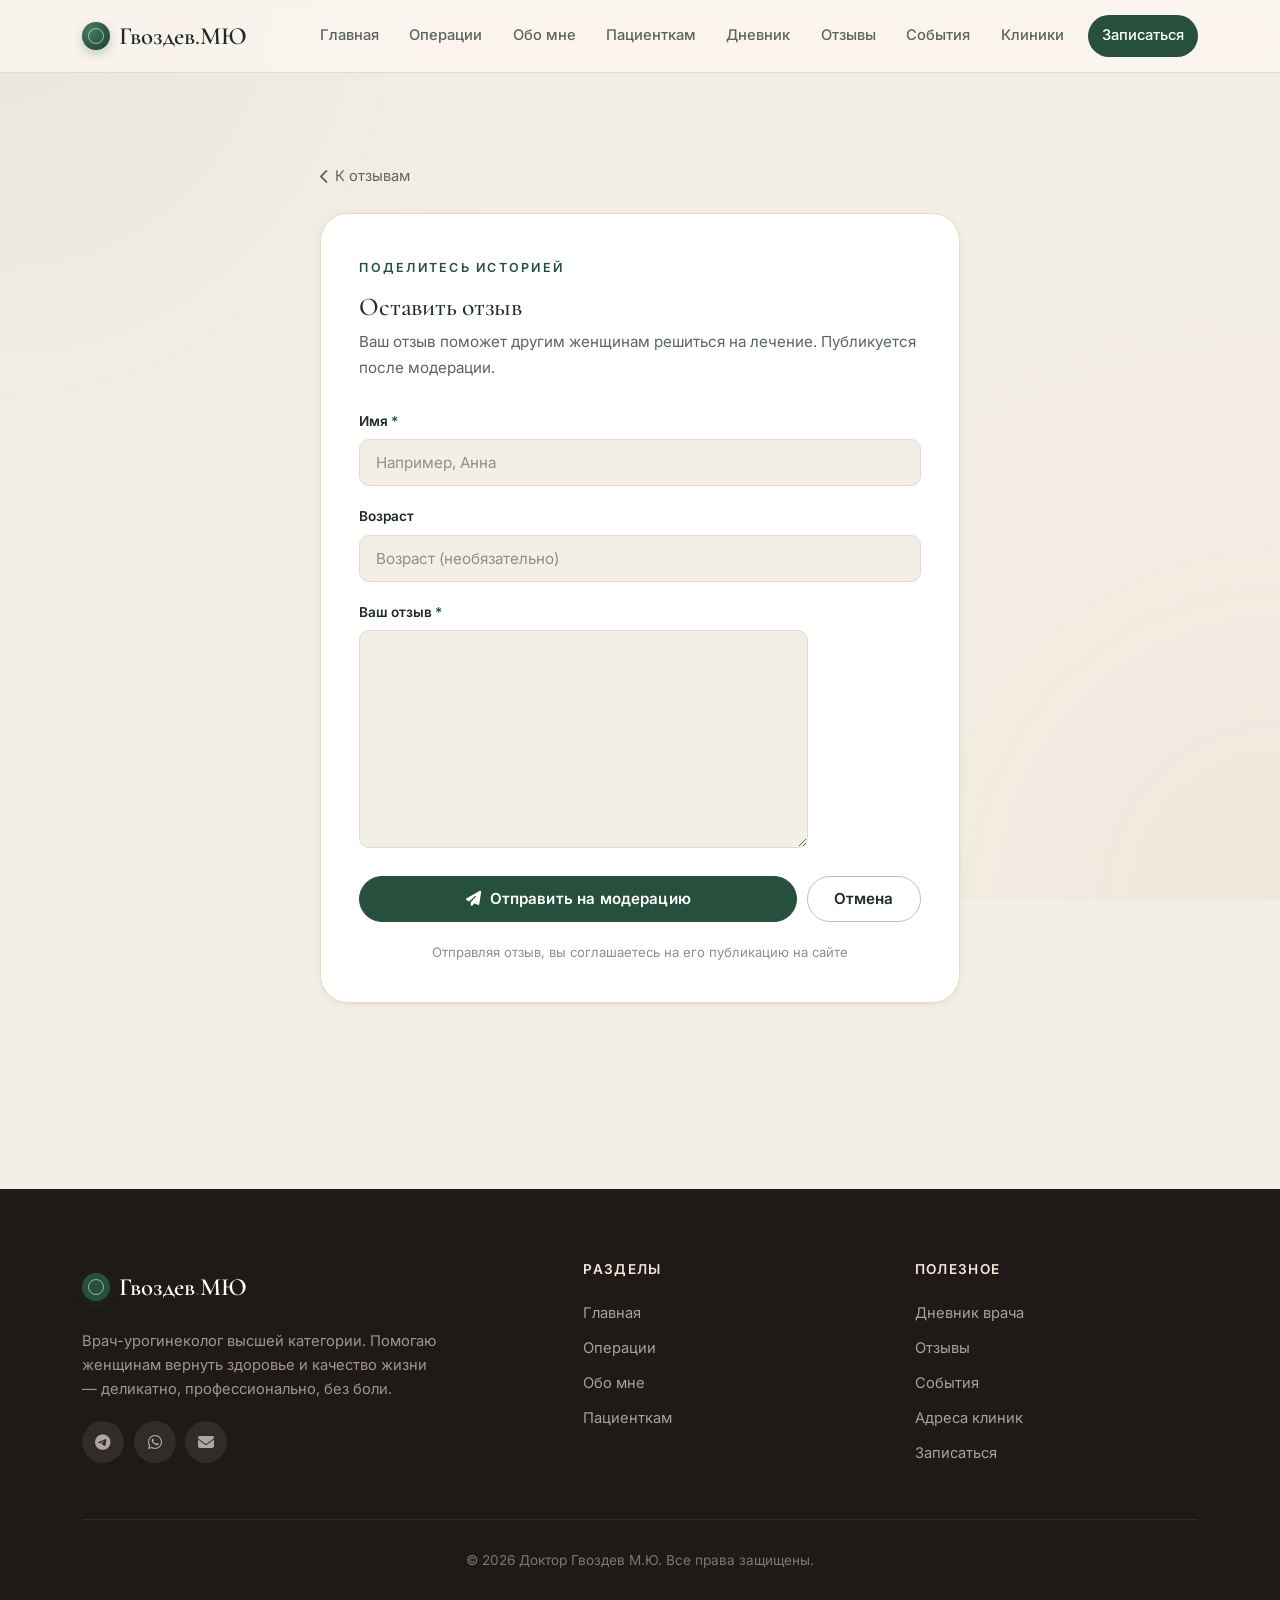
==== add-review/index.html @ d8971b36 "Update: new emerald palette, hero badge inside image, working pagination" ====
<!DOCTYPE html>
<html lang="ru">
<head>
    <meta charset="UTF-8">
    <meta name="viewport" content="width=device-width, initial-scale=1.0">
    <meta name="description" content="Доктор медицинских наук, профессор, заслуженный врач РФ. Хирургическое лечение недержания мочи, пролапса тазовых органов, свищей и кист уретры. Автор патентованной методики транспозиции уретры.">
    <meta name="theme-color" content="#FAF6F1">
    <title>Оставить отзыв | Доктор Гвоздев М.Ю.</title>
    <link rel="preconnect" href="https://fonts.googleapis.com">
    <link rel="preconnect" href="https://fonts.gstatic.com" crossorigin>
    <link rel="stylesheet" href="https://cdnjs.cloudflare.com/ajax/libs/font-awesome/6.5.0/css/all.min.css">
    <link rel="stylesheet" href="../static/css/main.css">
    
</head>
<body>

<header>
    <div class="header-inner">
        <a href="../index.html" class="logo">
            <span class="logo-mark" aria-hidden="true"></span>
            <span>Гвоздев<span style="color: var(--primary)">.</span>МЮ</span>
        </a>
        <button class="mobile-menu-toggle" aria-label="Открыть меню" aria-controls="main-nav" aria-expanded="false">
            <i class="fas fa-bars"></i>
        </button>
        <nav id="main-nav" class="desktop-nav" aria-label="Главное меню">
            <a href="../index.html">Главная</a>
            <a href="../index.html#procedures">Операции</a>
            <a href="../index.html#about">Обо мне</a>
            <a href="../index.html#useful">Пациенткам</a>
            <a href="../diary/index.html">Дневник</a>
            <a href="../reviews/index.html">Отзывы</a>
            <a href="../events/index.html">События</a>
            <a href="../index.html#clinics">Клиники</a>
            <a href="../index.html#contact" class="nav-cta">Записаться</a>
        </nav>
    </div>
</header>



<main>
    
<section>
  <div class="container">
    <div style="max-width: 640px; margin: 0 auto;">

      <a href="../reviews/index.html" style="display: inline-flex; align-items: center; gap: 0.4rem; color: var(--text-muted); font-size: 0.92rem; margin-bottom: 1.5rem;">
        <i class="fas fa-chevron-left"></i> К отзывам
      </a>

      <div class="contact-form-card">
        <span class="eyebrow">Поделитесь историей</span>
        <h3 style="margin-bottom: 0.4rem;">Оставить отзыв</h3>
        <p class="form-intro">
          Ваш отзыв поможет другим женщинам решиться на лечение. Публикуется после модерации.
        </p>

        <form onsubmit="alert('Это демо. На боевом сайте форма работает.');return false;" method="post" novalidate>
          <input type="hidden" name="csrfmiddlewaretoken" value="Vt3qXsjB4TnQMGAEqnWEu6ptCm8afBft8YcJNEZD0jwevCWZeyLc12iKEuoinRvl">
          
            <div class="form-group">
              <label for="id_name">Имя <span style="color: var(--primary);">*</span></label>
              <input type="text" name="name" class="form-input" placeholder="Например, Анна" maxlength="100" required id="id_name">
              
              
            </div>
          
            <div class="form-group">
              <label for="id_age">Возраст</label>
              <input type="number" name="age" class="form-input" placeholder="Возраст (необязательно)" min="0" max="120" id="id_age">
              
              
            </div>
          
            <div class="form-group">
              <label for="id_text">Ваш отзыв <span style="color: var(--primary);">*</span></label>
              <div class="django-ckeditor-widget" data-field-id="id_text" style="display: inline-block;">
    <textarea name="text" cols="40" rows="10" required id="id_text" data-processed="0" data-config="{&quot;skin&quot;: &quot;moono-lisa&quot;, &quot;toolbar_Basic&quot;: [[&quot;Source&quot;, &quot;-&quot;, &quot;Bold&quot;, &quot;Italic&quot;]], &quot;toolbar_Full&quot;: [[&quot;Styles&quot;, &quot;Format&quot;, &quot;Bold&quot;, &quot;Italic&quot;, &quot;Underline&quot;, &quot;Strike&quot;, &quot;SpellChecker&quot;, &quot;Undo&quot;, &quot;Redo&quot;], [&quot;Link&quot;, &quot;Unlink&quot;, &quot;Anchor&quot;], [&quot;Image&quot;, &quot;Flash&quot;, &quot;Table&quot;, &quot;HorizontalRule&quot;], [&quot;TextColor&quot;, &quot;BGColor&quot;], [&quot;Smiley&quot;, &quot;SpecialChar&quot;], [&quot;Source&quot;]], &quot;toolbar&quot;: &quot;Custom&quot;, &quot;height&quot;: 150, &quot;width&quot;: &quot;100%&quot;, &quot;filebrowserWindowWidth&quot;: 940, &quot;filebrowserWindowHeight&quot;: 725, &quot;toolbar_Custom&quot;: [[&quot;Bold&quot;, &quot;Italic&quot;, &quot;Underline&quot;], [&quot;NumberedList&quot;, &quot;BulletedList&quot;], [&quot;Link&quot;, &quot;Unlink&quot;], [&quot;RemoveFormat&quot;]], &quot;removePlugins&quot;: &quot;stylesheetparser&quot;, &quot;allowedContent&quot;: true, &quot;language&quot;: &quot;ru&quot;, &quot;versionCheck&quot;: false}" data-external-plugin-resources="[]" data-id="id_text" data-type="ckeditortype"></textarea>
</div>
              
              
            </div>
          

          <div style="display: flex; gap: 0.6rem; margin-top: 0.5rem; flex-wrap: wrap;">
            <button type="submit" class="btn" style="flex: 1; min-width: 200px;">
              <i class="fas fa-paper-plane"></i> Отправить на модерацию
            </button>
            <a href="../reviews/index.html" class="btn btn-ghost">Отмена</a>
          </div>

          <p style="margin-top: 1.2rem; font-size: 0.82rem; color: var(--text-soft); text-align: center;">
            Отправляя отзыв, вы соглашаетесь на его публикацию на сайте
          </p>
        </form>
      </div>
    </div>
  </div>
</section>

</main>

<footer>
    <div class="container">
        <div class="footer-grid">
            <div class="footer-brand">
                <a href="../index.html" class="logo">
                    <span class="logo-mark" aria-hidden="true"></span>
                    <span style="color: white">Гвоздев<span style="color: var(--primary)">.</span>МЮ</span>
                </a>
                <p class="footer-tag">
                    Врач-урогинеколог высшей категории. Помогаю женщинам вернуть здоровье и качество жизни — деликатно, профессионально, без боли.
                </p>
                <div class="social-icons">
                    
                    <a href="https://t.me/gvozdev_md" target="_blank" rel="noopener" aria-label="Telegram"><i class="fab fa-telegram-plane"></i></a>
                    
                    
                    <a href="https://wa.me/79991234567" target="_blank" rel="noopener" aria-label="WhatsApp"><i class="fab fa-whatsapp"></i></a>
                    
                    
                    <a href="mailto:info@gvozdev.md" aria-label="Email"><i class="fas fa-envelope"></i></a>
                    
                </div>
            </div>

            <div>
                <h4>Разделы</h4>
                <ul>
                    <li><a href="../index.html">Главная</a></li>
                    <li><a href="../index.html#procedures">Операции</a></li>
                    <li><a href="../index.html#about">Обо мне</a></li>
                    <li><a href="../index.html#useful">Пациенткам</a></li>
                </ul>
            </div>

            <div>
                <h4>Полезное</h4>
                <ul>
                    <li><a href="../diary/index.html">Дневник врача</a></li>
                    <li><a href="../reviews/index.html">Отзывы</a></li>
                    <li><a href="../events/index.html">События</a></li>
                    <li><a href="../index.html#clinics">Адреса клиник</a></li>
                    <li><a href="../index.html#contact">Записаться</a></li>
                </ul>
            </div>
        </div>

        <div class="footer-bottom">
            © 2026 Доктор Гвоздев М.Ю. Все права защищены.
        </div>
    </div>
</footer>

<script src="../static/js/main.js"></script>


</body>
</html>
---- static/css/main.css ----
/* =============================================================
   Doctor Gvozdev — Modern Medical Editorial design system
   Palette: warm cream + deep dusty wine + sage accent
   Type: Cormorant Garamond (serif headings) + Inter (UI)
   ============================================================= */

@import url('https://fonts.googleapis.com/css2?family=Cormorant+Garamond:ital,wght@0,400;0,500;0,600;0,700;1,500&family=Inter:wght@300;400;500;600;700&display=swap');

:root {
  /* Palette — Emerald & Champagne (premium medical spa) */
  --bg: #F4EFE6;
  --bg-deep: #E8DFCB;
  --surface: #FFFFFF;
  --surface-tinted: #FAF6EC;

  --primary: #264F3D;          /* deep forest emerald */
  --primary-hover: #1A3A2A;
  --primary-soft: rgba(38, 79, 61, 0.08);
  --primary-soft-2: rgba(38, 79, 61, 0.18);

  --accent: #B8915C;           /* champagne gold */
  --accent-soft: rgba(184, 145, 92, 0.15);
  --sage: #7B8B6F;
  --sage-soft: rgba(123, 139, 111, 0.12);

  --text: #1F2A26;             /* deep charcoal-emerald */
  --text-muted: #5C6660;
  --text-soft: #8B9089;
  --text-on-dark: #EFE9DC;

  --border: #E4DCC9;
  --border-strong: #C8BFA8;

  --shadow-sm: 0 1px 3px rgba(46, 38, 27, 0.04), 0 2px 8px rgba(46, 38, 27, 0.05);
  --shadow-md: 0 8px 24px rgba(46, 38, 27, 0.08);
  --shadow-lg: 0 24px 60px rgba(46, 38, 27, 0.12);

  --radius-sm: 8px;
  --radius: 16px;
  --radius-lg: 28px;

  --ease: cubic-bezier(0.16, 1, 0.3, 1);

  --container: 1180px;
  --space: clamp(3.5rem, 7vw, 7rem);

  --serif: 'Cormorant Garamond', Georgia, 'Times New Roman', serif;
  --sans: 'Inter', -apple-system, BlinkMacSystemFont, 'Segoe UI', sans-serif;
}

/* Reset */
*, *::before, *::after { box-sizing: border-box; }
* { margin: 0; padding: 0; }
html { scroll-behavior: smooth; -webkit-text-size-adjust: 100%; }
body {
  font-family: var(--sans);
  background: var(--bg);
  color: var(--text);
  line-height: 1.7;
  font-size: 16px;
  font-weight: 400;
  -webkit-font-smoothing: antialiased;
  -moz-osx-font-smoothing: grayscale;
  overflow-x: hidden;
}

body::before {
  content: '';
  position: fixed;
  inset: 0;
  z-index: -1;
  background:
    radial-gradient(900px circle at 0% 0%, rgba(38, 79, 61, 0.05), transparent 60%),
    radial-gradient(1000px circle at 100% 100%, rgba(184, 145, 92, 0.07), transparent 60%);
  pointer-events: none;
}

img, video, iframe { max-width: 100%; height: auto; display: block; }

a {
  color: var(--primary);
  text-decoration: none;
  transition: color 0.25s var(--ease);
}
a:hover { color: var(--primary-hover); }

/* Typography */
h1, h2, h3, h4, h5 {
  font-family: var(--serif);
  font-weight: 500;
  color: var(--text);
  line-height: 1.18;
  letter-spacing: -0.01em;
}
h1 { font-size: clamp(2.4rem, 5.5vw, 4rem); font-weight: 500; letter-spacing: -0.02em; }
h2 { font-size: clamp(1.9rem, 3.5vw, 2.8rem); margin-bottom: 1.2rem; }
h3 { font-size: clamp(1.2rem, 1.8vw, 1.45rem); font-weight: 600; margin-bottom: 0.6rem; color: var(--text); }
h4 { font-family: var(--sans); font-size: 1.05rem; font-weight: 600; margin-bottom: 0.5rem; }

em { font-style: italic; color: var(--primary); font-weight: 500; }

.eyebrow {
  font-family: var(--sans);
  font-size: 0.78rem;
  font-weight: 600;
  text-transform: uppercase;
  letter-spacing: 0.18em;
  color: var(--primary);
  display: inline-block;
  margin-bottom: 0.9rem;
}

p { margin-bottom: 1rem; color: var(--text-muted); }
p:last-child { margin-bottom: 0; }

ul, ol { padding-left: 1.4rem; margin-bottom: 1rem; color: var(--text-muted); }
li { margin-bottom: 0.4rem; }
li::marker { color: var(--primary); }

strong, b { color: var(--text); font-weight: 600; }

hr {
  border: none;
  border-top: 1px solid var(--border);
  margin: 2rem 0;
}

/* Container & sections */
.container {
  max-width: var(--container);
  width: 100%;
  margin: 0 auto;
  padding: 0 clamp(1.2rem, 4vw, 2rem);
}

section { padding: var(--space) 0; position: relative; }

.section-head {
  text-align: center;
  max-width: 720px;
  margin: 0 auto clamp(2.5rem, 4vw, 4rem);
}
.section-head p {
  font-size: clamp(1rem, 1.3vw, 1.1rem);
  color: var(--text-muted);
  margin-top: 0.4rem;
}

/* ======== Header ======== */
header {
  position: sticky;
  top: 0;
  z-index: 100;
  background: rgba(250, 246, 241, 0.82);
  backdrop-filter: saturate(180%) blur(16px);
  -webkit-backdrop-filter: saturate(180%) blur(16px);
  border-bottom: 1px solid var(--border);
}
.header-inner {
  max-width: var(--container);
  margin: 0 auto;
  padding: 0 clamp(1.2rem, 4vw, 2rem);
  height: 72px;
  display: flex;
  align-items: center;
  justify-content: space-between;
  gap: 1rem;
}
.logo {
  font-family: var(--serif);
  font-size: 1.55rem;
  font-weight: 600;
  color: var(--text);
  display: inline-flex;
  align-items: center;
  gap: 0.55rem;
  white-space: nowrap;
}
.logo-mark {
  width: 28px;
  height: 28px;
  background:
    radial-gradient(circle at 30% 30%, #4A7A5F 0%, var(--primary) 70%);
  border-radius: 50%;
  position: relative;
  box-shadow: 0 4px 10px rgba(38, 79, 61, 0.25);
}
.logo-mark::after {
  content: '';
  position: absolute;
  inset: 6px;
  border-radius: 50%;
  border: 1.5px solid rgba(255, 255, 255, 0.55);
}

nav.desktop-nav {
  display: flex;
  align-items: center;
  gap: 0.15rem;
}
nav a {
  font-size: 0.92rem;
  font-weight: 500;
  color: var(--text-muted);
  padding: 8px 14px;
  border-radius: 999px;
  transition: all 0.2s var(--ease);
  white-space: nowrap;
}
nav a:hover { color: var(--primary); background: var(--primary-soft); }
nav a.nav-cta {
  background: var(--primary);
  color: white;
  margin-left: 0.5rem;
}
nav a.nav-cta:hover {
  background: var(--primary-hover);
  color: white;
}

.mobile-menu-toggle {
  display: none;
  background: transparent;
  border: 1px solid var(--border-strong);
  color: var(--text);
  width: 44px;
  height: 44px;
  border-radius: 12px;
  cursor: pointer;
  font-size: 1.05rem;
  transition: all 0.2s var(--ease);
  align-items: center;
  justify-content: center;
}
.mobile-menu-toggle:hover { background: var(--surface); border-color: var(--primary); color: var(--primary); }

/* ======== Buttons ======== */
.btn {
  display: inline-flex;
  align-items: center;
  justify-content: center;
  gap: 0.55rem;
  padding: 13px 26px;
  background: var(--primary);
  color: white;
  border: 1.5px solid var(--primary);
  border-radius: 999px;
  font-family: var(--sans);
  font-weight: 600;
  font-size: 0.95rem;
  letter-spacing: 0.01em;
  cursor: pointer;
  text-decoration: none;
  transition: all 0.25s var(--ease);
  white-space: nowrap;
  line-height: 1.2;
}
.btn:hover {
  background: var(--primary-hover);
  border-color: var(--primary-hover);
  color: white;
  transform: translateY(-2px);
  box-shadow: 0 10px 24px rgba(38, 79, 61, 0.28);
}
.btn-outline { background: transparent; color: var(--primary); }
.btn-outline:hover { background: var(--primary); color: white; }
.btn-ghost {
  background: var(--surface);
  color: var(--text);
  border-color: var(--border-strong);
}
.btn-ghost:hover {
  background: var(--surface);
  border-color: var(--text);
  color: var(--text);
  box-shadow: var(--shadow-sm);
}
.btn-sm { padding: 8px 18px; font-size: 0.85rem; }

/* ======== HERO ======== */
#hero { padding-top: clamp(2rem, 5vw, 4rem); padding-bottom: var(--space); }
.hero-grid {
  display: grid;
  grid-template-columns: 1.05fr 0.95fr;
  gap: clamp(2rem, 5vw, 5rem);
  align-items: center;
}
.hero-content h1 { line-height: 1.08; }
.hero-subtitle {
  font-size: clamp(1rem, 1.4vw, 1.15rem);
  color: var(--text-muted);
  margin: 1.2rem 0 1.8rem;
  max-width: 540px;
}
.hero-cta { display: flex; gap: 0.8rem; flex-wrap: wrap; margin-top: 0.5rem; }
.hero-stats {
  display: grid;
  grid-template-columns: repeat(3, 1fr);
  gap: 1.5rem;
  margin-top: 2.5rem;
  padding-top: 2rem;
  border-top: 1px solid var(--border);
}
.hero-stat-number {
  font-family: var(--serif);
  font-size: clamp(1.8rem, 3vw, 2.4rem);
  font-weight: 600;
  color: var(--primary);
  line-height: 1;
  margin-bottom: 0.3rem;
  display: block;
}
.hero-stat-label {
  font-size: 0.8rem;
  color: var(--text-soft);
  text-transform: uppercase;
  letter-spacing: 0.08em;
  font-weight: 500;
}

.hero-media { position: relative; }
.hero-media .hero-img,
.hero-media video {
  width: 100%;
  border-radius: var(--radius-lg);
  box-shadow: var(--shadow-lg);
  aspect-ratio: 4 / 5;
  object-fit: cover;
  position: relative;
  z-index: 1;
}
.hero-media::before {
  content: '';
  position: absolute;
  top: 20px;
  left: 20px;
  right: -20px;
  bottom: -20px;
  background: linear-gradient(135deg, var(--accent-soft), var(--primary-soft-2));
  border-radius: var(--radius-lg);
  z-index: 0;
}
.hero-badge {
  position: absolute;
  bottom: 20px;
  left: 20px;
  right: 20px;
  background: rgba(255, 255, 255, 0.96);
  backdrop-filter: blur(8px);
  -webkit-backdrop-filter: blur(8px);
  border: 1px solid rgba(228, 220, 201, 0.6);
  border-radius: 14px;
  padding: 0.9rem 1.1rem;
  box-shadow: 0 8px 24px rgba(38, 79, 61, 0.18);
  display: flex;
  align-items: center;
  gap: 0.8rem;
  z-index: 2;
}
.hero-badge i {
  width: 40px;
  height: 40px;
  border-radius: 50%;
  background: linear-gradient(135deg, var(--accent), #D4A874);
  color: white;
  display: inline-flex;
  align-items: center;
  justify-content: center;
  flex-shrink: 0;
  box-shadow: 0 4px 10px rgba(184, 145, 92, 0.3);
}
.hero-badge-text {
  font-size: 0.86rem;
  color: var(--text);
  line-height: 1.35;
  font-weight: 600;
}
.hero-badge-text small {
  display: block;
  color: var(--text-muted);
  font-size: 0.76rem;
  font-weight: 400;
  margin-top: 2px;
}

/* ======== Grids ======== */
.grid-2 { display: grid; grid-template-columns: repeat(auto-fit, minmax(min(100%, 320px), 1fr)); gap: clamp(1rem, 2vw, 1.5rem); }
.grid-3 { display: grid; grid-template-columns: repeat(auto-fit, minmax(min(100%, 280px), 1fr)); gap: clamp(1rem, 2vw, 1.5rem); }

/* ======== Cards ======== */
.card {
  background: var(--surface);
  border: 1px solid var(--border);
  border-radius: var(--radius);
  padding: clamp(1.5rem, 2.5vw, 2rem);
  transition: all 0.3s var(--ease);
  display: flex;
  flex-direction: column;
  gap: 0.6rem;
}
.card:hover { border-color: var(--border-strong); box-shadow: var(--shadow-md); transform: translateY(-3px); }
.card-icon {
  width: 48px;
  height: 48px;
  border-radius: 12px;
  background: var(--primary-soft);
  color: var(--primary);
  display: inline-flex;
  align-items: center;
  justify-content: center;
  font-size: 1.25rem;
  margin-bottom: 0.6rem;
  flex-shrink: 0;
}

/* ======== About ======== */
#about .about-grid {
  display: grid;
  grid-template-columns: 1fr 1fr;
  gap: clamp(2rem, 5vw, 4.5rem);
  align-items: start;
}
.about-stats {
  display: grid;
  grid-template-columns: 1fr 1fr;
  gap: 1rem;
  margin-top: 2rem;
}
.stat-box {
  background: var(--surface);
  border: 1px solid var(--border);
  border-radius: var(--radius);
  padding: 1.5rem 1.3rem;
  text-align: center;
}
.stat-box .stat-num {
  font-family: var(--serif);
  font-size: 2.2rem;
  font-weight: 600;
  color: var(--primary);
  display: block;
  margin-bottom: 0.2rem;
  line-height: 1;
}
.stat-box .stat-label {
  font-size: 0.82rem;
  color: var(--text-muted);
  text-transform: uppercase;
  letter-spacing: 0.05em;
}
.about-side {
  background: var(--surface-tinted);
  border-radius: var(--radius-lg);
  padding: 2rem;
  border: 1px solid var(--border);
}
.about-side h3 {
  font-family: var(--sans);
  font-size: 0.95rem;
  font-weight: 600;
  text-transform: uppercase;
  letter-spacing: 0.08em;
  color: var(--primary);
  margin-bottom: 1rem;
}

/* ======== Useful ======== */
#useful { background: var(--surface-tinted); }
.useful-grid {
  display: grid;
  grid-template-columns: repeat(auto-fit, minmax(min(100%, 280px), 1fr));
  gap: 1.2rem;
}
.useful-card {
  background: var(--surface);
  border: 1px solid var(--border);
  border-radius: var(--radius);
  padding: 2rem 1.8rem;
  position: relative;
  overflow: hidden;
  transition: all 0.3s var(--ease);
}
.useful-card:hover { box-shadow: var(--shadow-md); transform: translateY(-3px); }
.useful-card::before {
  content: '';
  position: absolute;
  top: 0;
  left: 0;
  width: 4px;
  height: 100%;
  background: var(--primary);
}
.useful-card .num {
  font-family: var(--serif);
  font-size: 1.8rem;
  color: var(--primary-soft-2);
  font-weight: 600;
  display: block;
  margin-bottom: 0.5rem;
}
.useful-card h3 {
  font-family: var(--sans);
  font-size: 1.05rem;
  font-weight: 600;
  margin-bottom: 1rem;
  color: var(--text);
}

/* ======== Clinics ======== */
.clinic-card {
  background: var(--surface);
  border: 1px solid var(--border);
  border-radius: var(--radius);
  padding: clamp(1.5rem, 2.5vw, 2rem);
  display: flex;
  flex-direction: column;
  gap: 0.8rem;
  transition: all 0.3s var(--ease);
}
.clinic-card:hover { border-color: var(--border-strong); box-shadow: var(--shadow-md); transform: translateY(-3px); }
.clinic-card h3 { display: flex; align-items: center; gap: 0.6rem; }
.clinic-card h3 i { color: var(--primary); font-size: 0.95em; }
.clinic-address { color: var(--text-muted); }
.clinic-actions { display: flex; gap: 0.6rem; flex-wrap: wrap; margin-top: auto; padding-top: 0.6rem; }

/* ======== Events ======== */
.event-card {
  background: var(--surface);
  border: 1px solid var(--border);
  border-radius: var(--radius);
  padding: clamp(1.5rem, 2.5vw, 2rem);
  display: flex;
  gap: 1.5rem;
  align-items: flex-start;
  transition: all 0.3s var(--ease);
  margin-bottom: 1.2rem;
}
.event-card:hover { border-color: var(--border-strong); box-shadow: var(--shadow-md); }
.event-date-block {
  flex-shrink: 0;
  min-width: 86px;
  text-align: center;
  background: var(--primary-soft);
  border-radius: 14px;
  padding: 1rem 0.6rem;
  color: var(--primary);
  align-self: flex-start;
}
.event-date-block.past { background: var(--bg-deep); color: var(--text-muted); }
.event-date-block .day {
  font-family: var(--serif);
  font-size: 2rem;
  font-weight: 600;
  display: block;
  line-height: 1;
  margin-bottom: 0.2rem;
}
.event-date-block .month {
  font-size: 0.72rem;
  text-transform: uppercase;
  letter-spacing: 0.08em;
  font-weight: 600;
}
.event-date-block .year {
  font-size: 0.75rem;
  color: var(--text-soft);
  margin-top: 0.2rem;
  display: block;
}
.event-content { flex: 1; min-width: 0; }
.event-content h3 { margin-bottom: 0.4rem; }
.event-meta { color: var(--text-muted); font-size: 0.95rem; margin-bottom: 0.8rem; }
.event-meta i { color: var(--primary); margin-right: 0.4rem; }
.event-actions { display: flex; gap: 0.6rem; flex-wrap: wrap; margin-top: 1rem; }
.event-diary-link {
  flex-shrink: 0;
  width: 44px;
  height: 44px;
  display: inline-flex;
  align-items: center;
  justify-content: center;
  background: var(--primary-soft);
  color: var(--primary);
  border-radius: 50%;
  transition: all 0.3s var(--ease);
  align-self: center;
}
.event-diary-link:hover { background: var(--primary); color: white; transform: translateX(4px); }

.events-block + .events-block {
  margin-top: 3rem;
  padding-top: 3rem;
  border-top: 1px solid var(--border);
}

/* ======== Reviews ======== */
.reviews-grid {
  display: grid;
  grid-template-columns: repeat(auto-fit, minmax(min(100%, 320px), 1fr));
  gap: 1.5rem;
}
.review-card {
  background: var(--surface);
  border: 1px solid var(--border);
  border-radius: var(--radius);
  padding: clamp(1.5rem, 2vw, 2rem);
  position: relative;
  transition: all 0.3s var(--ease);
  display: flex;
  flex-direction: column;
}
.review-card:hover { box-shadow: var(--shadow-md); border-color: var(--border-strong); }
.review-card::before {
  content: '\201C';
  position: absolute;
  top: 12px;
  right: 24px;
  font-family: var(--serif);
  font-size: 5rem;
  line-height: 1;
  color: var(--primary-soft-2);
  font-weight: 600;
}
.review-text {
  font-size: 0.98rem;
  color: var(--text);
  line-height: 1.7;
  margin-bottom: 1.2rem;
  position: relative;
  z-index: 1;
  flex: 1;
}
.review-author {
  display: flex;
  align-items: center;
  gap: 0.8rem;
  padding-top: 1rem;
  border-top: 1px solid var(--border);
}
.review-author img {
  width: 44px;
  height: 44px;
  border-radius: 50%;
  object-fit: cover;
  flex-shrink: 0;
}
.review-author-default {
  width: 44px;
  height: 44px;
  border-radius: 50%;
  background: var(--primary-soft);
  color: var(--primary);
  display: inline-flex;
  align-items: center;
  justify-content: center;
  font-family: var(--serif);
  font-weight: 600;
  font-size: 1.1rem;
  flex-shrink: 0;
}
.review-author-name {
  font-weight: 600;
  color: var(--text);
  font-size: 0.95rem;
  line-height: 1.3;
}
.review-author-meta {
  font-size: 0.8rem;
  color: var(--text-soft);
  margin-top: 2px;
}

/* ======== Blog / Diary ======== */
.blog-item {
  background: var(--surface);
  border: 1px solid var(--border);
  border-radius: var(--radius);
  padding: clamp(1.5rem, 2.5vw, 2.5rem);
  margin-bottom: 1.5rem;
  transition: all 0.3s var(--ease);
}
.blog-item:hover { box-shadow: var(--shadow-md); }
.blog-item img {
  width: 100%;
  max-height: 420px;
  object-fit: cover;
  border-radius: var(--radius-sm);
  margin: 1rem 0 1.5rem;
}
.blog-meta {
  font-size: 0.82rem;
  color: var(--text-soft);
  text-transform: uppercase;
  letter-spacing: 0.1em;
  margin-bottom: 0.6rem;
  font-weight: 500;
}
.blog-content { color: var(--text); }
.blog-content * { max-width: 100%; word-wrap: break-word; overflow-wrap: break-word; }

/* ======== Contact form ======== */
#contact { background: linear-gradient(180deg, var(--surface-tinted) 0%, var(--bg) 100%); }
.contact-grid {
  display: grid;
  grid-template-columns: 0.95fr 1.05fr;
  gap: clamp(2rem, 4vw, 4rem);
  align-items: start;
  max-width: 1100px;
  margin: 0 auto;
}
.contact-info-list {
  list-style: none;
  padding: 0;
  margin: 2rem 0 0;
}
.contact-info-list li {
  display: flex;
  align-items: center;
  gap: 1rem;
  padding: 1.1rem 0;
  border-bottom: 1px solid var(--border);
}
.contact-info-list li::marker { content: none; }
.contact-info-list li::before { content: none; }
.contact-info-list i {
  width: 44px;
  height: 44px;
  border-radius: 50%;
  background: var(--primary-soft);
  color: var(--primary);
  display: inline-flex;
  align-items: center;
  justify-content: center;
  font-size: 1.05rem;
  flex-shrink: 0;
}
.contact-info-list .ci-label {
  display: block;
  font-size: 0.78rem;
  text-transform: uppercase;
  letter-spacing: 0.08em;
  color: var(--text-soft);
  margin-bottom: 2px;
  font-weight: 500;
}
.contact-info-list .ci-value {
  color: var(--text);
  font-weight: 500;
  font-size: 0.98rem;
  word-break: break-word;
}

.contact-form-card {
  background: var(--surface);
  border: 1px solid var(--border);
  border-radius: var(--radius-lg);
  padding: clamp(1.8rem, 3vw, 2.6rem);
  box-shadow: var(--shadow-sm);
}
.contact-form-card h3 {
  font-family: var(--serif);
  font-size: clamp(1.4rem, 2vw, 1.8rem);
  font-weight: 500;
  margin-bottom: 0.4rem;
}
.contact-form-card .form-intro { color: var(--text-muted); margin-bottom: 1.8rem; font-size: 0.95rem; }

.form-group { margin-bottom: 1.2rem; }
.form-group label {
  display: block;
  font-size: 0.85rem;
  font-weight: 600;
  color: var(--text);
  margin-bottom: 0.4rem;
}
.form-input,
form input[type="text"],
form input[type="tel"],
form input[type="email"],
form input[type="number"],
form input[type="url"],
form textarea {
  width: 100%;
  padding: 13px 16px;
  font-size: 0.95rem;
  font-family: var(--sans);
  background: var(--bg);
  border: 1.5px solid var(--border);
  border-radius: 10px;
  color: var(--text);
  transition: all 0.2s var(--ease);
  outline: none;
}
.form-input:focus,
form input:focus,
form textarea:focus {
  border-color: var(--primary);
  background: var(--surface);
  box-shadow: 0 0 0 4px var(--primary-soft);
}
.form-input::placeholder,
form input::placeholder,
form textarea::placeholder {
  color: var(--text-soft);
}
textarea.form-input,
form textarea { resize: vertical; min-height: 120px; }

.field-errors {
  list-style: none;
  padding: 0;
  margin: 0.4rem 0 0;
  color: var(--primary);
  font-size: 0.85rem;
}
.field-errors li { margin-bottom: 0; }
.field-errors li::before { content: none; }
.field-errors li::marker { content: none; }

/* Messages */
.messages-wrap { padding-top: 1rem; }
.messages {
  list-style: none;
  padding: 0;
  margin: 0;
  display: flex;
  flex-direction: column;
  gap: 0.5rem;
}
.messages li {
  padding: 14px 20px;
  border-radius: 10px;
  background: var(--sage-soft);
  border-left: 4px solid var(--sage);
  color: var(--text);
  font-size: 0.95rem;
  margin: 0;
}
.messages li::marker { content: none; }
.messages li::before { content: none; }
.messages li.error { background: rgba(180, 60, 60, 0.08); border-left-color: var(--primary); }

/* Pagination */
.pagination {
  display: flex;
  justify-content: center;
  align-items: center;
  gap: 0.4rem;
  margin: 3rem 0 0;
  flex-wrap: wrap;
}
.pagination a, .pagination .current, .pagination .disabled {
  display: inline-flex;
  align-items: center;
  justify-content: center;
  min-width: 42px;
  height: 42px;
  padding: 0 14px;
  border-radius: 12px;
  text-decoration: none;
  color: var(--text-muted);
  background: var(--surface);
  border: 1.5px solid var(--border);
  transition: all 0.2s var(--ease);
  font-size: 0.95rem;
  font-weight: 500;
}
.pagination a:hover { background: var(--primary); border-color: var(--primary); color: white; }
.pagination .current { background: var(--primary); border-color: var(--primary); color: white; }
.pagination .disabled { opacity: 0.35; cursor: not-allowed; }

/* ======== Footer ======== */
footer {
  background: #1F1A18;
  color: rgba(240, 233, 223, 0.7);
  padding: 4.5rem 0 2rem;
  margin-top: 6rem;
}
footer .footer-grid {
  display: grid;
  grid-template-columns: 1.6fr 1fr 1fr;
  gap: 3rem;
  margin-bottom: 3rem;
}
footer h4 {
  color: var(--text-on-dark);
  font-family: var(--sans);
  font-size: 0.85rem;
  font-weight: 600;
  text-transform: uppercase;
  letter-spacing: 0.1em;
  margin-bottom: 1.2rem;
}
footer ul { padding: 0; list-style: none; margin: 0; }
footer ul li { margin: 0; }
footer ul li::marker { content: none; }
footer ul li::before { content: none; }
footer a {
  color: rgba(240, 233, 223, 0.65);
  display: block;
  padding: 5px 0;
  font-size: 0.92rem;
}
footer a:hover { color: white; }
footer .footer-brand .logo { color: white; }
footer .footer-brand .logo .logo-mark { background: var(--primary); }
footer .footer-tag {
  font-size: 0.92rem;
  line-height: 1.65;
  margin: 1rem 0;
  color: rgba(240, 233, 223, 0.6);
  max-width: 360px;
}
.social-icons {
  display: flex;
  gap: 0.6rem;
  margin-top: 1.2rem;
}
.social-icons a {
  width: 42px;
  height: 42px;
  border-radius: 50%;
  background: rgba(255, 255, 255, 0.08);
  display: inline-flex;
  align-items: center;
  justify-content: center;
  font-size: 1rem;
  padding: 0;
  transition: all 0.25s var(--ease);
}
.social-icons a:hover { background: var(--primary); color: white; transform: translateY(-3px); }
.footer-bottom {
  border-top: 1px solid rgba(255, 255, 255, 0.08);
  padding-top: 1.8rem;
  text-align: center;
  font-size: 0.85rem;
  color: rgba(240, 233, 223, 0.45);
}

/* ======== Reveal animation ======== */
.reveal {
  opacity: 0;
  transform: translateY(24px);
  transition: opacity 0.7s var(--ease), transform 0.7s var(--ease);
  will-change: transform, opacity;
}
.reveal.visible { opacity: 1; transform: translateY(0); }

/* ======== Responsive ======== */
@media (max-width: 1024px) {
  nav.desktop-nav { gap: 0; }
  nav a { padding: 8px 10px; font-size: 0.88rem; }
}

@media (max-width: 900px) {
  nav.desktop-nav {
    position: fixed;
    top: 0;
    right: 0;
    height: 100vh;
    width: min(380px, 100vw);
    background: var(--surface);
    flex-direction: column;
    align-items: stretch;
    gap: 0;
    padding: 96px 1.8rem 2rem;
    box-shadow: var(--shadow-lg);
    transform: translateX(100%);
    transition: transform 0.4s var(--ease);
    overflow-y: auto;
    z-index: 105;
  }
  nav.desktop-nav.active { transform: translateX(0); }
  nav.desktop-nav a {
    padding: 14px 16px;
    font-size: 1rem;
    border-radius: 10px;
    border-bottom: 1px solid var(--border);
    margin-bottom: 2px;
  }
  nav.desktop-nav a:last-child {
    border-bottom: none;
    margin-top: 1.2rem;
    background: var(--primary);
    color: white;
    text-align: center;
    border-radius: 999px;
  }
  nav.desktop-nav a:last-child:hover { background: var(--primary-hover); }
  .mobile-menu-toggle { display: inline-flex; }
  body.menu-open { overflow: hidden; }
  body.menu-open::after {
    content: '';
    position: fixed;
    inset: 0;
    background: rgba(45, 38, 36, 0.5);
    z-index: 99;
    animation: fadein 0.3s var(--ease);
    backdrop-filter: blur(2px);
  }
  @keyframes fadein { from { opacity: 0; } to { opacity: 1; } }
}

@media (max-width: 768px) {
  .hero-grid { grid-template-columns: 1fr; gap: 2rem; }
  .hero-media { order: -1; max-width: 420px; margin: 0 auto; }
  .hero-media::before { display: none; }
  .hero-badge { left: 12px; right: 12px; bottom: 12px; padding: 0.8rem 1rem; }
  .hero-badge i { width: 36px; height: 36px; font-size: 0.95rem; }
  .hero-badge-text { font-size: 0.82rem; }
  .hero-badge-text small { font-size: 0.72rem; }
  .hero-stats { grid-template-columns: repeat(3, 1fr); gap: 0.8rem; }
  .hero-stat-number { font-size: 1.5rem; }
  .hero-stat-label { font-size: 0.7rem; }

  #about .about-grid { grid-template-columns: 1fr; }
  .contact-grid { grid-template-columns: 1fr; }

  .event-card { flex-direction: column; gap: 1rem; }
  .event-date-block { align-self: flex-start; min-width: 80px; }
  .event-diary-link { display: none; }

  footer .footer-grid { grid-template-columns: 1fr; gap: 2.5rem; }
}

@media (max-width: 480px) {
  body { font-size: 15px; }
  .container { padding: 0 1.2rem; }
  .hero-cta .btn { width: 100%; }
  .review-card::before { display: none; }
}

/* Reduced motion */
@media (prefers-reduced-motion: reduce) {
  *, *::before, *::after {
    animation-duration: 0.01ms !important;
    animation-iteration-count: 1 !important;
    transition-duration: 0.01ms !important;
  }
  .reveal { opacity: 1; transform: none; }
}
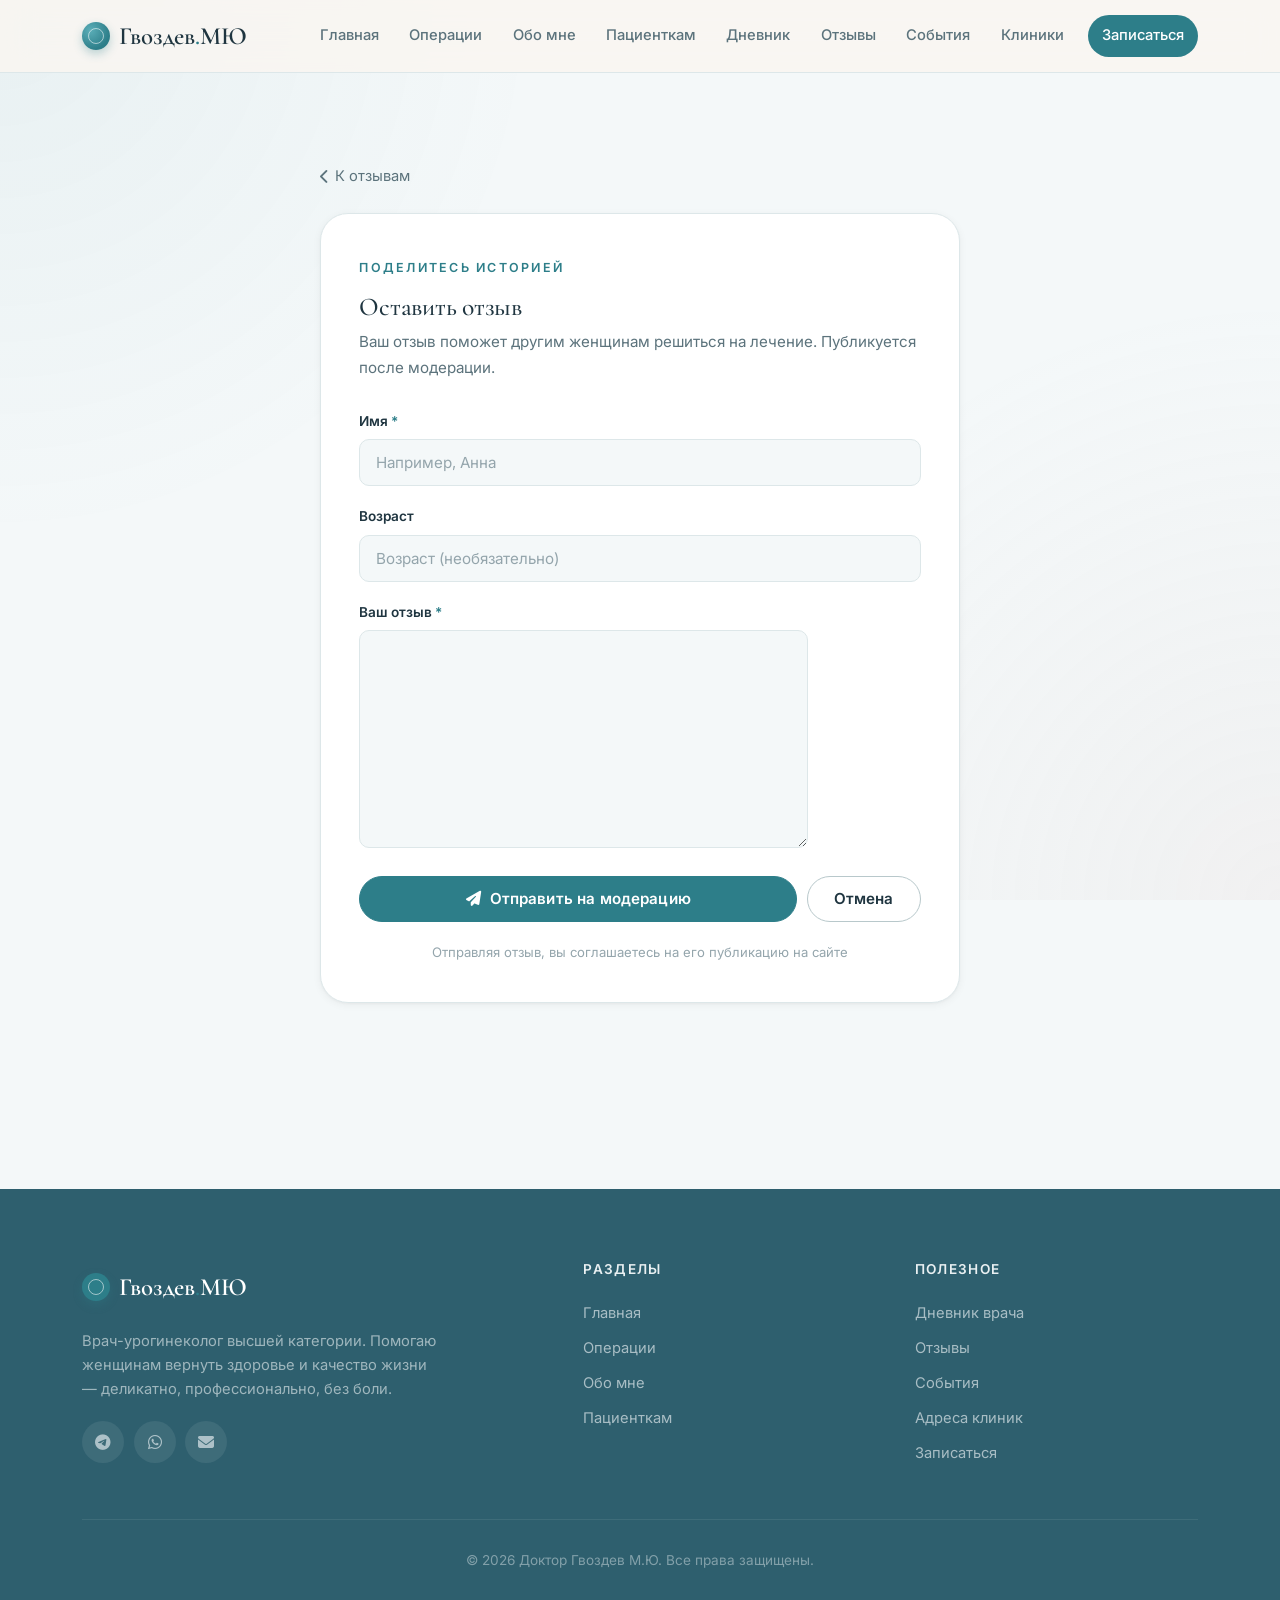
==== commit 94abc7ce: "v3: calmate palette (teal + dusty rose + dark teal)" ====
--- a/add-review/index.html
+++ b/add-review/index.html
@@ -57,7 +57,7 @@
         </p>
 
         <form onsubmit="alert('Это демо. На боевом сайте форма работает.');return false;" method="post" novalidate>
-          <input type="hidden" name="csrfmiddlewaretoken" value="Vt3qXsjB4TnQMGAEqnWEu6ptCm8afBft8YcJNEZD0jwevCWZeyLc12iKEuoinRvl">
+          <input type="hidden" name="csrfmiddlewaretoken" value="HPIv2gU0yPlgUn910Wtg9Y42SkC8HvEJ8cRAzCWyeb1rP67CiDp8IUelztMc1JHJ">
           
             <div class="form-group">
               <label for="id_name">Имя <span style="color: var(--primary);">*</span></label>
--- a/static/css/main.css
+++ b/static/css/main.css
@@ -7,29 +7,31 @@
 @import url('https://fonts.googleapis.com/css2?family=Cormorant+Garamond:ital,wght@0,400;0,500;0,600;0,700;1,500&family=Inter:wght@300;400;500;600;700&display=swap');
 
 :root {
-  /* Palette — Emerald & Champagne (premium medical spa) */
-  --bg: #F4EFE6;
-  --bg-deep: #E8DFCB;
+  /* Palette — Calmate (calm seafoam-teal medical with dusty rose accents) */
+  --bg: #F4F8F9;
+  --bg-deep: #DCE8EA;
   --surface: #FFFFFF;
-  --surface-tinted: #FAF6EC;
-
-  --primary: #264F3D;          /* deep forest emerald */
-  --primary-hover: #1A3A2A;
-  --primary-soft: rgba(38, 79, 61, 0.08);
-  --primary-soft-2: rgba(38, 79, 61, 0.18);
-
-  --accent: #B8915C;           /* champagne gold */
-  --accent-soft: rgba(184, 145, 92, 0.15);
-  --sage: #7B8B6F;
-  --sage-soft: rgba(123, 139, 111, 0.12);
-
-  --text: #1F2A26;             /* deep charcoal-emerald */
-  --text-muted: #5C6660;
-  --text-soft: #8B9089;
-  --text-on-dark: #EFE9DC;
-
-  --border: #E4DCC9;
-  --border-strong: #C8BFA8;
+  --surface-tinted: #EBF3F4;
+
+  --primary: #2D7E89;          /* calm seafoam teal — основной */
+  --primary-hover: #1F5F68;    /* darker teal */
+  --primary-soft: rgba(45, 126, 137, 0.08);
+  --primary-soft-2: rgba(45, 126, 137, 0.18);
+
+  --accent: #D4B5B0;           /* dusty rose — мягкий акцент */
+  --accent-soft: rgba(212, 181, 176, 0.25);
+  --dark-teal: #2E5F6E;        /* deep teal — для футера/тёмных зон */
+
+  --sage: #94A5AC;             /* серо-голубой */
+  --sage-soft: rgba(148, 165, 172, 0.15);
+
+  --text: #1F3540;             /* deep navy-teal */
+  --text-muted: #5C737C;
+  --text-soft: #94A5AC;
+  --text-on-dark: #E9F0F2;
+
+  --border: #DDE7E9;
+  --border-strong: #B8C8CB;
 
   --shadow-sm: 0 1px 3px rgba(46, 38, 27, 0.04), 0 2px 8px rgba(46, 38, 27, 0.05);
   --shadow-md: 0 8px 24px rgba(46, 38, 27, 0.08);
@@ -51,7 +53,12 @@
 /* Reset */
 *, *::before, *::after { box-sizing: border-box; }
 * { margin: 0; padding: 0; }
-html { scroll-behavior: smooth; -webkit-text-size-adjust: 100%; }
+html, body {
+  scroll-behavior: smooth;
+  -webkit-text-size-adjust: 100%;
+  overflow-x: hidden;
+  max-width: 100vw;
+}
 body {
   font-family: var(--sans);
   background: var(--bg);
@@ -70,8 +77,8 @@
   inset: 0;
   z-index: -1;
   background:
-    radial-gradient(900px circle at 0% 0%, rgba(38, 79, 61, 0.05), transparent 60%),
-    radial-gradient(1000px circle at 100% 100%, rgba(184, 145, 92, 0.07), transparent 60%);
+    radial-gradient(900px circle at 0% 0%, rgba(45, 126, 137, 0.06), transparent 60%),
+    radial-gradient(1000px circle at 100% 100%, rgba(212, 181, 176, 0.10), transparent 60%);
   pointer-events: none;
 }
 
@@ -91,10 +98,14 @@
   color: var(--text);
   line-height: 1.18;
   letter-spacing: -0.01em;
-}
-h1 { font-size: clamp(2.4rem, 5.5vw, 4rem); font-weight: 500; letter-spacing: -0.02em; }
-h2 { font-size: clamp(1.9rem, 3.5vw, 2.8rem); margin-bottom: 1.2rem; }
-h3 { font-size: clamp(1.2rem, 1.8vw, 1.45rem); font-weight: 600; margin-bottom: 0.6rem; color: var(--text); }
+  overflow-wrap: break-word;
+  word-wrap: break-word;
+  hyphens: auto;
+  -webkit-hyphens: auto;
+}
+h1 { font-size: clamp(2rem, 5vw, 3.8rem); font-weight: 500; letter-spacing: -0.02em; }
+h2 { font-size: clamp(1.7rem, 3.3vw, 2.6rem); margin-bottom: 1.2rem; }
+h3 { font-size: clamp(1.15rem, 1.7vw, 1.4rem); font-weight: 600; margin-bottom: 0.6rem; color: var(--text); }
 h4 { font-family: var(--sans); font-size: 1.05rem; font-weight: 600; margin-bottom: 0.5rem; }
 
 em { font-style: italic; color: var(--primary); font-weight: 500; }
@@ -110,10 +121,21 @@
   margin-bottom: 0.9rem;
 }
 
-p { margin-bottom: 1rem; color: var(--text-muted); }
+p {
+  margin-bottom: 1rem;
+  color: var(--text-muted);
+  overflow-wrap: break-word;
+  word-wrap: break-word;
+}
 p:last-child { margin-bottom: 0; }
 
-ul, ol { padding-left: 1.4rem; margin-bottom: 1rem; color: var(--text-muted); }
+ul, ol {
+  padding-left: 1.4rem;
+  margin-bottom: 1rem;
+  color: var(--text-muted);
+  overflow-wrap: break-word;
+  word-wrap: break-word;
+}
 li { margin-bottom: 0.4rem; }
 li::marker { color: var(--primary); }
 
@@ -180,10 +202,10 @@
   width: 28px;
   height: 28px;
   background:
-    radial-gradient(circle at 30% 30%, #4A7A5F 0%, var(--primary) 70%);
+    radial-gradient(circle at 30% 30%, #5BAEB8 0%, var(--primary) 70%);
   border-radius: 50%;
   position: relative;
-  box-shadow: 0 4px 10px rgba(38, 79, 61, 0.25);
+  box-shadow: 0 4px 10px rgba(45, 126, 137, 0.3);
 }
 .logo-mark::after {
   content: '';
@@ -260,7 +282,7 @@
   border-color: var(--primary-hover);
   color: white;
   transform: translateY(-2px);
-  box-shadow: 0 10px 24px rgba(38, 79, 61, 0.28);
+  box-shadow: 0 10px 24px rgba(45, 126, 137, 0.28);
 }
 .btn-outline { background: transparent; color: var(--primary); }
 .btn-outline:hover { background: var(--primary); color: white; }
@@ -336,7 +358,7 @@
   left: 20px;
   right: -20px;
   bottom: -20px;
-  background: linear-gradient(135deg, var(--accent-soft), var(--primary-soft-2));
+  background: linear-gradient(135deg, var(--primary-soft-2) 0%, var(--accent-soft) 100%);
   border-radius: var(--radius-lg);
   z-index: 0;
 }
@@ -351,7 +373,7 @@
   border: 1px solid rgba(228, 220, 201, 0.6);
   border-radius: 14px;
   padding: 0.9rem 1.1rem;
-  box-shadow: 0 8px 24px rgba(38, 79, 61, 0.18);
+  box-shadow: 0 8px 24px rgba(45, 126, 137, 0.18);
   display: flex;
   align-items: center;
   gap: 0.8rem;
@@ -361,13 +383,13 @@
   width: 40px;
   height: 40px;
   border-radius: 50%;
-  background: linear-gradient(135deg, var(--accent), #D4A874);
+  background: linear-gradient(135deg, var(--accent), #E8C8C2);
   color: white;
   display: inline-flex;
   align-items: center;
   justify-content: center;
   flex-shrink: 0;
-  box-shadow: 0 4px 10px rgba(184, 145, 92, 0.3);
+  box-shadow: 0 4px 12px rgba(212, 181, 176, 0.5);
 }
 .hero-badge-text {
   font-size: 0.86rem;
@@ -608,6 +630,14 @@
   transition: all 0.3s var(--ease);
   display: flex;
   flex-direction: column;
+  min-width: 0;
+  overflow-wrap: anywhere;
+  word-break: break-word;
+}
+.review-card * {
+  max-width: 100%;
+  overflow-wrap: anywhere;
+  word-break: break-word;
 }
 .review-card:hover { box-shadow: var(--shadow-md); border-color: var(--border-strong); }
 .review-card::before {
@@ -629,6 +659,13 @@
   position: relative;
   z-index: 1;
   flex: 1;
+  overflow-wrap: break-word;
+  word-wrap: break-word;
+}
+.review-text * {
+  max-width: 100%;
+  overflow-wrap: break-word;
+  word-wrap: break-word;
 }
 .review-author {
   display: flex;
@@ -871,8 +908,8 @@
 
 /* ======== Footer ======== */
 footer {
-  background: #1F1A18;
-  color: rgba(240, 233, 223, 0.7);
+  background: var(--dark-teal);
+  color: rgba(233, 240, 242, 0.7);
   padding: 4.5rem 0 2rem;
   margin-top: 6rem;
 }
@@ -896,7 +933,7 @@
 footer ul li::marker { content: none; }
 footer ul li::before { content: none; }
 footer a {
-  color: rgba(240, 233, 223, 0.65);
+  color: rgba(233, 240, 242, 0.65);
   display: block;
   padding: 5px 0;
   font-size: 0.92rem;
@@ -908,7 +945,7 @@
   font-size: 0.92rem;
   line-height: 1.65;
   margin: 1rem 0;
-  color: rgba(240, 233, 223, 0.6);
+  color: rgba(233, 240, 242, 0.6);
   max-width: 360px;
 }
 .social-icons {
@@ -934,7 +971,7 @@
   padding-top: 1.8rem;
   text-align: center;
   font-size: 0.85rem;
-  color: rgba(240, 233, 223, 0.45);
+  color: rgba(233, 240, 242, 0.45);
 }
 
 /* ======== Reveal animation ======== */
@@ -1028,6 +1065,8 @@
   .container { padding: 0 1.2rem; }
   .hero-cta .btn { width: 100%; }
   .review-card::before { display: none; }
+  h1 { font-size: clamp(1.8rem, 8vw, 2.4rem); }
+  h2 { font-size: clamp(1.5rem, 6.5vw, 2rem); }
 }
 
 /* Reduced motion */
